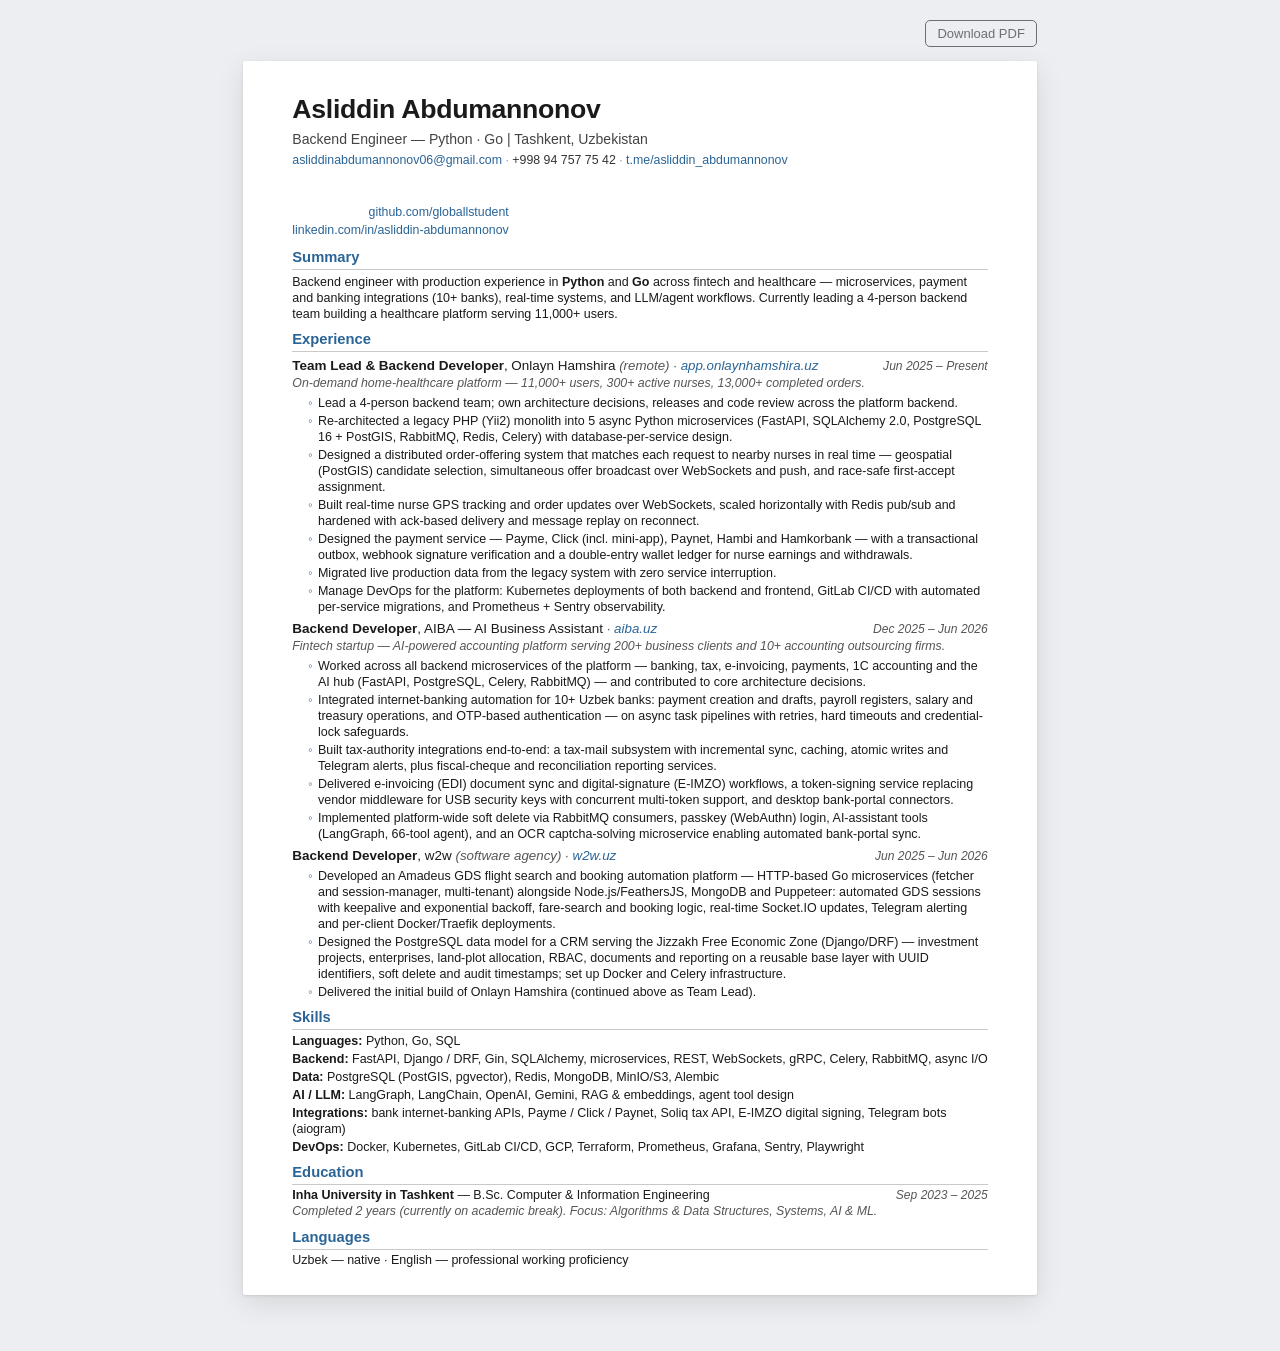
==== index.html @ 21f2bc04 "Add resume site: responsive HTML, contact-free variant, generated PDF Content lives in _body.html; b" ====
<!DOCTYPE html>
<html lang="en">
<head>
<meta charset="utf-8">
<meta name="viewport" content="width=device-width, initial-scale=1">
<title>Asliddin Abdumannonov — Backend Engineer</title>
<meta name="description" content="Backend engineer (Python, Go) — microservices, payment and banking integrations, real-time systems. Tashkent, Uzbekistan.">
<meta name="author" content="Asliddin Abdumannonov">
<meta property="og:type" content="profile">
<meta property="og:title" content="Asliddin Abdumannonov — Backend Engineer">
<meta property="og:description" content="Backend engineer (Python, Go) — microservices, payment and banking integrations, real-time systems. Tashkent, Uzbekistan.">
<link rel="icon" href="data:image/svg+xml,<svg xmlns='http://www.w3.org/2000/svg' viewBox='0 0 100 100'><text y='.9em' font-size='90' font-family='Helvetica,Arial' font-weight='700' fill='%232a6496'>A</text></svg>">
<link rel="stylesheet" href="style.css">
</head>
<body>
<nav class="bar">
  <a href="asliddin_abdumannonov_resume.pdf" download>Download PDF</a>
</nav>
<main class="sheet">

<div class="header">
  <div>
    <h1>Asliddin Abdumannonov</h1>
    <div class="tagline">Backend Engineer — Python · Go | Tashkent, Uzbekistan</div>
    <div class="contact-row">
      <span><a href="mailto:asliddinabdumannonov06@gmail.com">asliddinabdumannonov06@gmail.com</a></span>
      <span>+998 94 757 75 42</span>
      <span><a href="https://t.me/asliddin_abdumannonov">t.me/asliddin_abdumannonov</a></span>
    </div>
  </div>
  <div class="contact-right">
    <a href="https://github.com/globallstudent">github.com/globallstudent</a><br>
    <a href="https://linkedin.com/in/asliddin-abdumannonov">linkedin.com/in/asliddin-abdumannonov</a>
  </div>
</div>
<h2>Summary</h2>
<p class="summary">
Backend engineer with production experience in <b>Python</b> and <b>Go</b> across fintech and healthcare — microservices,
payment and banking integrations (10+ banks), real-time systems, and LLM/agent workflows. Currently leading a 4-person
backend team building a healthcare platform serving 11,000+ users.
</p>

<h2>Experience</h2>

<div class="job">
  <div class="job-head">
    <div class="job-title"><b>Team Lead &amp; Backend Developer</b>, Onlayn Hamshira <span class="muted">(remote) · <a href="https://app.onlaynhamshira.uz">app.onlaynhamshira.uz</a></span></div>
    <div class="job-dates">Jun 2025 – Present</div>
  </div>
  <div class="job-sub">On-demand home-healthcare platform — 11,000+ users, 300+ active nurses, 13,000+ completed orders.</div>
  <ul>
    <li>Lead a 4-person backend team; own architecture decisions, releases and code review across the platform backend.</li>
    <li>Re-architected a legacy PHP (Yii2) monolith into 5 async Python microservices (FastAPI, SQLAlchemy 2.0, PostgreSQL 16 + PostGIS, RabbitMQ, Redis, Celery) with database-per-service design.</li>
    <li>Designed a distributed order-offering system that matches each request to nearby nurses in real time — geospatial (PostGIS) candidate selection, simultaneous offer broadcast over WebSockets and push, and race-safe first-accept assignment.</li>
    <li>Built real-time nurse GPS tracking and order updates over WebSockets, scaled horizontally with Redis pub/sub and hardened with ack-based delivery and message replay on reconnect.</li>
    <li>Designed the payment service — Payme, Click (incl. mini-app), Paynet, Hambi and Hamkorbank — with a transactional outbox, webhook signature verification and a double-entry wallet ledger for nurse earnings and withdrawals.</li>
    <li>Migrated live production data from the legacy system with zero service interruption.</li>
    <li>Manage DevOps for the platform: Kubernetes deployments of both backend and frontend, GitLab CI/CD with automated per-service migrations, and Prometheus + Sentry observability.</li>
  </ul>
</div>

<div class="job">
  <div class="job-head">
    <div class="job-title"><b>Backend Developer</b>, AIBA — AI Business Assistant <span class="muted">· <a href="https://aiba.uz">aiba.uz</a></span></div>
    <div class="job-dates">Dec 2025 – Jun 2026</div>
  </div>
  <div class="job-sub">Fintech startup — AI-powered accounting platform serving 200+ business clients and 10+ accounting outsourcing firms.</div>
  <ul>
    <li>Worked across all backend microservices of the platform — banking, tax, e-invoicing, payments, 1C accounting and the AI hub (FastAPI, PostgreSQL, Celery, RabbitMQ) — and contributed to core architecture decisions.</li>
    <li>Integrated internet-banking automation for 10+ Uzbek banks: payment creation and drafts, payroll registers, salary and treasury operations, and OTP-based authentication — on async task pipelines with retries, hard timeouts and credential-lock safeguards.</li>
    <li>Built tax-authority integrations end-to-end: a tax-mail subsystem with incremental sync, caching, atomic writes and Telegram alerts, plus fiscal-cheque and reconciliation reporting services.</li>
    <li>Delivered e-invoicing (EDI) document sync and digital-signature (E-IMZO) workflows, a token-signing service replacing vendor middleware for USB security keys with concurrent multi-token support, and desktop bank-portal connectors.</li>
    <li>Implemented platform-wide soft delete via RabbitMQ consumers, passkey (WebAuthn) login, AI-assistant tools (LangGraph, 66-tool agent), and an OCR captcha-solving microservice enabling automated bank-portal sync.</li>
  </ul>
</div>

<div class="job">
  <div class="job-head">
    <div class="job-title"><b>Backend Developer</b>, w2w <span class="muted">(software agency) · <a href="https://w2w.uz">w2w.uz</a></span></div>
    <div class="job-dates">Jun 2025 – Jun 2026</div>
  </div>
  <ul>
    <li>Developed an Amadeus GDS flight search and booking automation platform — HTTP-based Go microservices (fetcher and session-manager, multi-tenant) alongside Node.js/FeathersJS, MongoDB and Puppeteer: automated GDS sessions with keepalive and exponential backoff, fare-search and booking logic, real-time Socket.IO updates, Telegram alerting and per-client Docker/Traefik deployments.</li>
    <li>Designed the PostgreSQL data model for a CRM serving the Jizzakh Free Economic Zone (Django/DRF) — investment projects, enterprises, land-plot allocation, RBAC, documents and reporting on a reusable base layer with UUID identifiers, soft delete and audit timestamps; set up Docker and Celery infrastructure.</li>
    <li>Delivered the initial build of Onlayn Hamshira (continued above as Team Lead).</li>
  </ul>
</div>

<h2>Skills</h2>
<div class="skills">
  <p><b>Languages:</b> Python, Go, SQL</p>
  <p><b>Backend:</b> FastAPI, Django / DRF, Gin, SQLAlchemy, microservices, REST, WebSockets, gRPC, Celery, RabbitMQ, async I/O</p>
  <p><b>Data:</b> PostgreSQL (PostGIS, pgvector), Redis, MongoDB, MinIO/S3, Alembic</p>
  <p><b>AI / LLM:</b> LangGraph, LangChain, OpenAI, Gemini, RAG &amp; embeddings, agent tool design</p>
  <p><b>Integrations:</b> bank internet-banking APIs, Payme / Click / Paynet, Soliq tax API, E-IMZO digital signing, Telegram bots (aiogram)</p>
  <p><b>DevOps:</b> Docker, Kubernetes, GitLab CI/CD, GCP, Terraform, Prometheus, Grafana, Sentry, Playwright</p>
</div>

<h2>Education</h2>
<div class="edu-head">
  <div><b>Inha University in Tashkent</b> — B.Sc. Computer &amp; Information Engineering</div>
  <div class="job-dates">Sep 2023 – 2025</div>
</div>
<div class="muted">Completed 2 years (currently on academic break). Focus: Algorithms &amp; Data Structures, Systems, AI &amp; ML.</div>

<h2>Languages</h2>
<p>Uzbek — native · English — professional working proficiency</p>

</main>
</body>
</html>
---- style.css ----
/* Asliddin Abdumannonov — resume stylesheet.
   Screen: responsive "sheet on a desk". Print: exact A4, identical to the PDF. */

:root {
  --paper:  #ffffff;
  --ink:    #1a1a1a;
  --accent: #2a6496;
  --muted:  #555555;
  --rule:   #c9c9c9;
  --desk:   #eceef1;
  --desk-fg:#41454d;
}
@media (prefers-color-scheme: dark) {
  :root { --desk: #17181b; --desk-fg: #9aa0aa; }
}

* { margin: 0; padding: 0; box-sizing: border-box; }

body {
  background: var(--desk);
  padding: 20px 12px 56px;
  display: flex;
  flex-direction: column;
  align-items: center;
  gap: 14px;
  font-family: "Helvetica Neue", Arial, sans-serif;
}

/* ---- screen-only toolbar ---- */
.bar {
  width: 210mm; max-width: 100%;
  display: flex; justify-content: flex-end; gap: 10px;
  font-size: 13px; color: var(--desk-fg);
}
.bar a {
  color: inherit; text-decoration: none;
  border: 1px solid currentColor; border-radius: 5px;
  padding: 5px 11px; opacity: .75;
}
.bar a:hover { opacity: 1; }

/* ---- the sheet ---- */
.sheet {
  width: 210mm; max-width: 100%;
  background: var(--paper);
  color: var(--ink);
  font-size: 12.5px;
  line-height: 1.29;
  padding: 9mm clamp(16px, 5vw, 13mm) 7mm;
  box-shadow: 0 1px 3px rgba(0,0,0,.10), 0 8px 28px rgba(0,0,0,.10);
  border-radius: 2px;
}
.sheet a { color: var(--accent); text-decoration: none; }
.sheet a:hover { text-decoration: underline; }

/* Header */
.header { display: flex; justify-content: space-between; align-items: flex-start; gap: 8mm; flex-wrap: wrap; }
h1 { font-size: 2.135em; font-weight: 700; letter-spacing: -0.3px; line-height: 1.1; }
.tagline { font-size: 1.124em; color: #444; margin-top: 1.5mm; }
.contact-right { text-align: right; font-size: .989em; line-height: 1.5; padding-top: 1mm; }
.contact-row { font-size: .989em; color: #333; margin-top: 1.2mm; }
.contact-row span + span::before { content: " · "; color: #999; }

/* Sections */
h2 {
  font-size: 1.180em; font-weight: 700; color: var(--accent);
  margin: 2.1mm 0 0.6mm; padding-bottom: 0.6mm;
  border-bottom: 0.5pt solid var(--rule);
}
.summary { margin-top: 1mm; }

/* Jobs */
.job { margin-top: 1.4mm; }
.job:first-of-type { margin-top: 1mm; }
.job-head { display: flex; justify-content: space-between; align-items: baseline; gap: 4mm; }
.job-title { font-size: 1.079em; }
.job-title b { font-weight: 700; }
.job-dates { font-size: .966em; color: var(--muted); font-style: italic; white-space: nowrap; }
.job-sub { font-size: .989em; color: var(--muted); font-style: italic; margin-top: 0.3mm; }
ul { margin: 0.8mm 0 0 4.2mm; list-style: none; }
li { margin-bottom: 0.45mm; padding-left: 2.6mm; position: relative; }
li::before { content: "◦"; position: absolute; left: 0; color: var(--accent); }

/* Skills */
.skills p { margin-bottom: 0.5mm; }
.skills b { font-weight: 600; }

.edu-head { display: flex; justify-content: space-between; align-items: baseline; gap: 4mm; }
.muted { color: var(--muted); font-style: italic; font-size: .989em; }

/* Narrow screens: let the two header columns stack cleanly */
@media (max-width: 620px) {
  .header { flex-direction: column; gap: 2mm; }
  .contact-right { text-align: left; padding-top: 0; }
  .job-head, .edu-head { flex-direction: column; gap: 0; }
  .job-dates { font-style: normal; }
}

/* ---- print: restore the exact A4 document ---- */
@page { size: A4; margin: 0; }
@media print {
  :root { --desk: #fff; }
  body {
    display: block; background: #fff; padding: 0;
    width: 210mm;
    -webkit-print-color-adjust: exact; print-color-adjust: exact;
  }
  .bar { display: none !important; }
  .sheet {
    width: 210mm; max-width: none;
    font-size: 8.9pt;
    padding: 9mm 13mm 7mm;
    box-shadow: none; border-radius: 0;
  }
  .sheet a { color: var(--accent); }
  .header, .job-head, .edu-head { flex-direction: row; gap: 0; }
  .contact-right { text-align: right; padding-top: 1mm; }
  .job-dates { font-style: italic; }
}
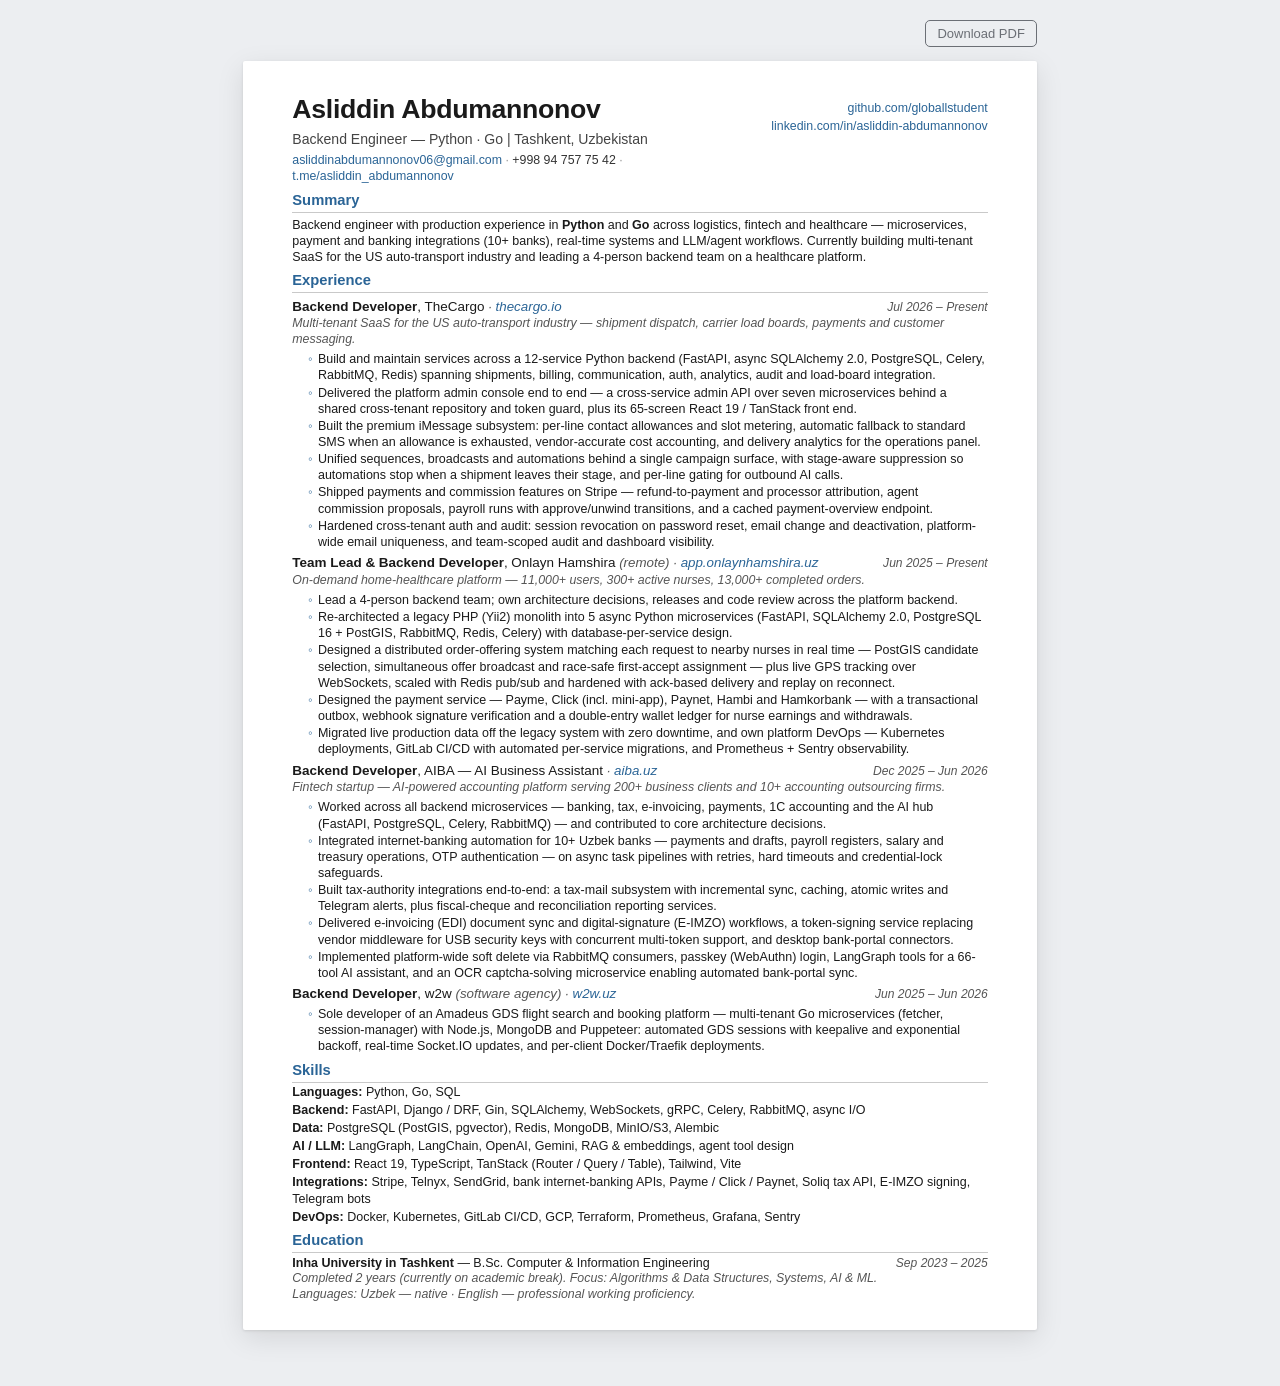
==== commit 225d3343: "Add TheCargo role; refit resume to one page" ====
--- a/index.html
+++ b/index.html
@@ -35,12 +35,28 @@
 </div>
 <h2>Summary</h2>
 <p class="summary">
-Backend engineer with production experience in <b>Python</b> and <b>Go</b> across fintech and healthcare — microservices,
-payment and banking integrations (10+ banks), real-time systems, and LLM/agent workflows. Currently leading a 4-person
-backend team building a healthcare platform serving 11,000+ users.
+Backend engineer with production experience in <b>Python</b> and <b>Go</b> across logistics, fintech and healthcare —
+microservices, payment and banking integrations (10+ banks), real-time systems and LLM/agent workflows. Currently building
+multi-tenant SaaS for the US auto-transport industry and leading a 4-person backend team on a healthcare platform.
 </p>
 
 <h2>Experience</h2>
+
+<div class="job">
+  <div class="job-head">
+    <div class="job-title"><b>Backend Developer</b>, TheCargo <span class="muted">· <a href="https://thecargo.io">thecargo.io</a></span></div>
+    <div class="job-dates">Jul 2026 – Present</div>
+  </div>
+  <div class="job-sub">Multi-tenant SaaS for the US auto-transport industry — shipment dispatch, carrier load boards, payments and customer messaging.</div>
+  <ul>
+    <li>Build and maintain services across a 12-service Python backend (FastAPI, async SQLAlchemy 2.0, PostgreSQL, Celery, RabbitMQ, Redis) spanning shipments, billing, communication, auth, analytics, audit and load-board integration.</li>
+    <li>Delivered the platform admin console end to end — a cross-service admin API over seven microservices behind a shared cross-tenant repository and token guard, plus its 65-screen React 19 / TanStack front end.</li>
+    <li>Built the premium iMessage subsystem: per-line contact allowances and slot metering, automatic fallback to standard SMS when an allowance is exhausted, vendor-accurate cost accounting, and delivery analytics for the operations panel.</li>
+    <li>Unified sequences, broadcasts and automations behind a single campaign surface, with stage-aware suppression so automations stop when a shipment leaves their stage, and per-line gating for outbound AI calls.</li>
+    <li>Shipped payments and commission features on Stripe — refund-to-payment and processor attribution, agent commission proposals, payroll runs with approve/unwind transitions, and a cached payment-overview endpoint.</li>
+    <li>Hardened cross-tenant auth and audit: session revocation on password reset, email change and deactivation, platform-wide email uniqueness, and team-scoped audit and dashboard visibility.</li>
+  </ul>
+</div>
 
 <div class="job">
   <div class="job-head">
@@ -51,11 +67,9 @@
   <ul>
     <li>Lead a 4-person backend team; own architecture decisions, releases and code review across the platform backend.</li>
     <li>Re-architected a legacy PHP (Yii2) monolith into 5 async Python microservices (FastAPI, SQLAlchemy 2.0, PostgreSQL 16 + PostGIS, RabbitMQ, Redis, Celery) with database-per-service design.</li>
-    <li>Designed a distributed order-offering system that matches each request to nearby nurses in real time — geospatial (PostGIS) candidate selection, simultaneous offer broadcast over WebSockets and push, and race-safe first-accept assignment.</li>
-    <li>Built real-time nurse GPS tracking and order updates over WebSockets, scaled horizontally with Redis pub/sub and hardened with ack-based delivery and message replay on reconnect.</li>
+    <li>Designed a distributed order-offering system matching each request to nearby nurses in real time — PostGIS candidate selection, simultaneous offer broadcast and race-safe first-accept assignment — plus live GPS tracking over WebSockets, scaled with Redis pub/sub and hardened with ack-based delivery and replay on reconnect.</li>
     <li>Designed the payment service — Payme, Click (incl. mini-app), Paynet, Hambi and Hamkorbank — with a transactional outbox, webhook signature verification and a double-entry wallet ledger for nurse earnings and withdrawals.</li>
-    <li>Migrated live production data from the legacy system with zero service interruption.</li>
-    <li>Manage DevOps for the platform: Kubernetes deployments of both backend and frontend, GitLab CI/CD with automated per-service migrations, and Prometheus + Sentry observability.</li>
+    <li>Migrated live production data off the legacy system with zero downtime, and own platform DevOps — Kubernetes deployments, GitLab CI/CD with automated per-service migrations, and Prometheus + Sentry observability.</li>
   </ul>
 </div>
 
@@ -66,11 +80,11 @@
   </div>
   <div class="job-sub">Fintech startup — AI-powered accounting platform serving 200+ business clients and 10+ accounting outsourcing firms.</div>
   <ul>
-    <li>Worked across all backend microservices of the platform — banking, tax, e-invoicing, payments, 1C accounting and the AI hub (FastAPI, PostgreSQL, Celery, RabbitMQ) — and contributed to core architecture decisions.</li>
-    <li>Integrated internet-banking automation for 10+ Uzbek banks: payment creation and drafts, payroll registers, salary and treasury operations, and OTP-based authentication — on async task pipelines with retries, hard timeouts and credential-lock safeguards.</li>
+    <li>Worked across all backend microservices — banking, tax, e-invoicing, payments, 1C accounting and the AI hub (FastAPI, PostgreSQL, Celery, RabbitMQ) — and contributed to core architecture decisions.</li>
+    <li>Integrated internet-banking automation for 10+ Uzbek banks — payments and drafts, payroll registers, salary and treasury operations, OTP authentication — on async task pipelines with retries, hard timeouts and credential-lock safeguards.</li>
     <li>Built tax-authority integrations end-to-end: a tax-mail subsystem with incremental sync, caching, atomic writes and Telegram alerts, plus fiscal-cheque and reconciliation reporting services.</li>
     <li>Delivered e-invoicing (EDI) document sync and digital-signature (E-IMZO) workflows, a token-signing service replacing vendor middleware for USB security keys with concurrent multi-token support, and desktop bank-portal connectors.</li>
-    <li>Implemented platform-wide soft delete via RabbitMQ consumers, passkey (WebAuthn) login, AI-assistant tools (LangGraph, 66-tool agent), and an OCR captcha-solving microservice enabling automated bank-portal sync.</li>
+    <li>Implemented platform-wide soft delete via RabbitMQ consumers, passkey (WebAuthn) login, LangGraph tools for a 66-tool AI assistant, and an OCR captcha-solving microservice enabling automated bank-portal sync.</li>
   </ul>
 </div>
 
@@ -80,20 +94,19 @@
     <div class="job-dates">Jun 2025 – Jun 2026</div>
   </div>
   <ul>
-    <li>Developed an Amadeus GDS flight search and booking automation platform — HTTP-based Go microservices (fetcher and session-manager, multi-tenant) alongside Node.js/FeathersJS, MongoDB and Puppeteer: automated GDS sessions with keepalive and exponential backoff, fare-search and booking logic, real-time Socket.IO updates, Telegram alerting and per-client Docker/Traefik deployments.</li>
-    <li>Designed the PostgreSQL data model for a CRM serving the Jizzakh Free Economic Zone (Django/DRF) — investment projects, enterprises, land-plot allocation, RBAC, documents and reporting on a reusable base layer with UUID identifiers, soft delete and audit timestamps; set up Docker and Celery infrastructure.</li>
-    <li>Delivered the initial build of Onlayn Hamshira (continued above as Team Lead).</li>
+    <li>Sole developer of an Amadeus GDS flight search and booking platform — multi-tenant Go microservices (fetcher, session-manager) with Node.js, MongoDB and Puppeteer: automated GDS sessions with keepalive and exponential backoff, real-time Socket.IO updates, and per-client Docker/Traefik deployments.</li>
   </ul>
 </div>
 
 <h2>Skills</h2>
 <div class="skills">
   <p><b>Languages:</b> Python, Go, SQL</p>
-  <p><b>Backend:</b> FastAPI, Django / DRF, Gin, SQLAlchemy, microservices, REST, WebSockets, gRPC, Celery, RabbitMQ, async I/O</p>
+  <p><b>Backend:</b> FastAPI, Django / DRF, Gin, SQLAlchemy, WebSockets, gRPC, Celery, RabbitMQ, async I/O</p>
   <p><b>Data:</b> PostgreSQL (PostGIS, pgvector), Redis, MongoDB, MinIO/S3, Alembic</p>
   <p><b>AI / LLM:</b> LangGraph, LangChain, OpenAI, Gemini, RAG &amp; embeddings, agent tool design</p>
-  <p><b>Integrations:</b> bank internet-banking APIs, Payme / Click / Paynet, Soliq tax API, E-IMZO digital signing, Telegram bots (aiogram)</p>
-  <p><b>DevOps:</b> Docker, Kubernetes, GitLab CI/CD, GCP, Terraform, Prometheus, Grafana, Sentry, Playwright</p>
+  <p><b>Frontend:</b> React 19, TypeScript, TanStack (Router / Query / Table), Tailwind, Vite</p>
+  <p><b>Integrations:</b> Stripe, Telnyx, SendGrid, bank internet-banking APIs, Payme / Click / Paynet, Soliq tax API, E-IMZO signing, Telegram bots</p>
+  <p><b>DevOps:</b> Docker, Kubernetes, GitLab CI/CD, GCP, Terraform, Prometheus, Grafana, Sentry</p>
 </div>
 
 <h2>Education</h2>
@@ -101,10 +114,8 @@
   <div><b>Inha University in Tashkent</b> — B.Sc. Computer &amp; Information Engineering</div>
   <div class="job-dates">Sep 2023 – 2025</div>
 </div>
-<div class="muted">Completed 2 years (currently on academic break). Focus: Algorithms &amp; Data Structures, Systems, AI &amp; ML.</div>
-
-<h2>Languages</h2>
-<p>Uzbek — native · English — professional working proficiency</p>
+<div class="muted">Completed 2 years (currently on academic break). Focus: Algorithms &amp; Data Structures, Systems, AI &amp; ML.<br>
+Languages: Uzbek — native · English — professional working proficiency.</div>
 
 </main>
 </body>
--- a/style.css
+++ b/style.css
@@ -54,7 +54,9 @@
 .sheet a:hover { text-decoration: underline; }
 
 /* Header */
-.header { display: flex; justify-content: space-between; align-items: flex-start; gap: 8mm; flex-wrap: wrap; }
+.header { display: flex; justify-content: space-between; align-items: flex-start; gap: 6mm; }
+.header > :first-child { min-width: 0; }
+.contact-right { flex: none; }
 h1 { font-size: 2.135em; font-weight: 700; letter-spacing: -0.3px; line-height: 1.1; }
 .tagline { font-size: 1.124em; color: #444; margin-top: 1.5mm; }
 .contact-right { text-align: right; font-size: .989em; line-height: 1.5; padding-top: 1mm; }
@@ -64,13 +66,13 @@
 /* Sections */
 h2 {
   font-size: 1.180em; font-weight: 700; color: var(--accent);
-  margin: 2.1mm 0 0.6mm; padding-bottom: 0.6mm;
+  margin: 1.7mm 0 0.5mm; padding-bottom: 0.5mm;
   border-bottom: 0.5pt solid var(--rule);
 }
 .summary { margin-top: 1mm; }
 
 /* Jobs */
-.job { margin-top: 1.4mm; }
+.job { margin-top: 1.15mm; }
 .job:first-of-type { margin-top: 1mm; }
 .job-head { display: flex; justify-content: space-between; align-items: baseline; gap: 4mm; }
 .job-title { font-size: 1.079em; }
@@ -78,7 +80,7 @@
 .job-dates { font-size: .966em; color: var(--muted); font-style: italic; white-space: nowrap; }
 .job-sub { font-size: .989em; color: var(--muted); font-style: italic; margin-top: 0.3mm; }
 ul { margin: 0.8mm 0 0 4.2mm; list-style: none; }
-li { margin-bottom: 0.45mm; padding-left: 2.6mm; position: relative; }
+li { margin-bottom: 0.28mm; padding-left: 2.6mm; position: relative; }
 li::before { content: "◦"; position: absolute; left: 0; color: var(--accent); }
 
 /* Skills */
@@ -108,8 +110,8 @@
   .bar { display: none !important; }
   .sheet {
     width: 210mm; max-width: none;
-    font-size: 8.9pt;
-    padding: 9mm 13mm 7mm;
+    font-size: 8.6pt;
+    padding: 8mm 12mm 5mm;
     box-shadow: none; border-radius: 0;
   }
   .sheet a { color: var(--accent); }
